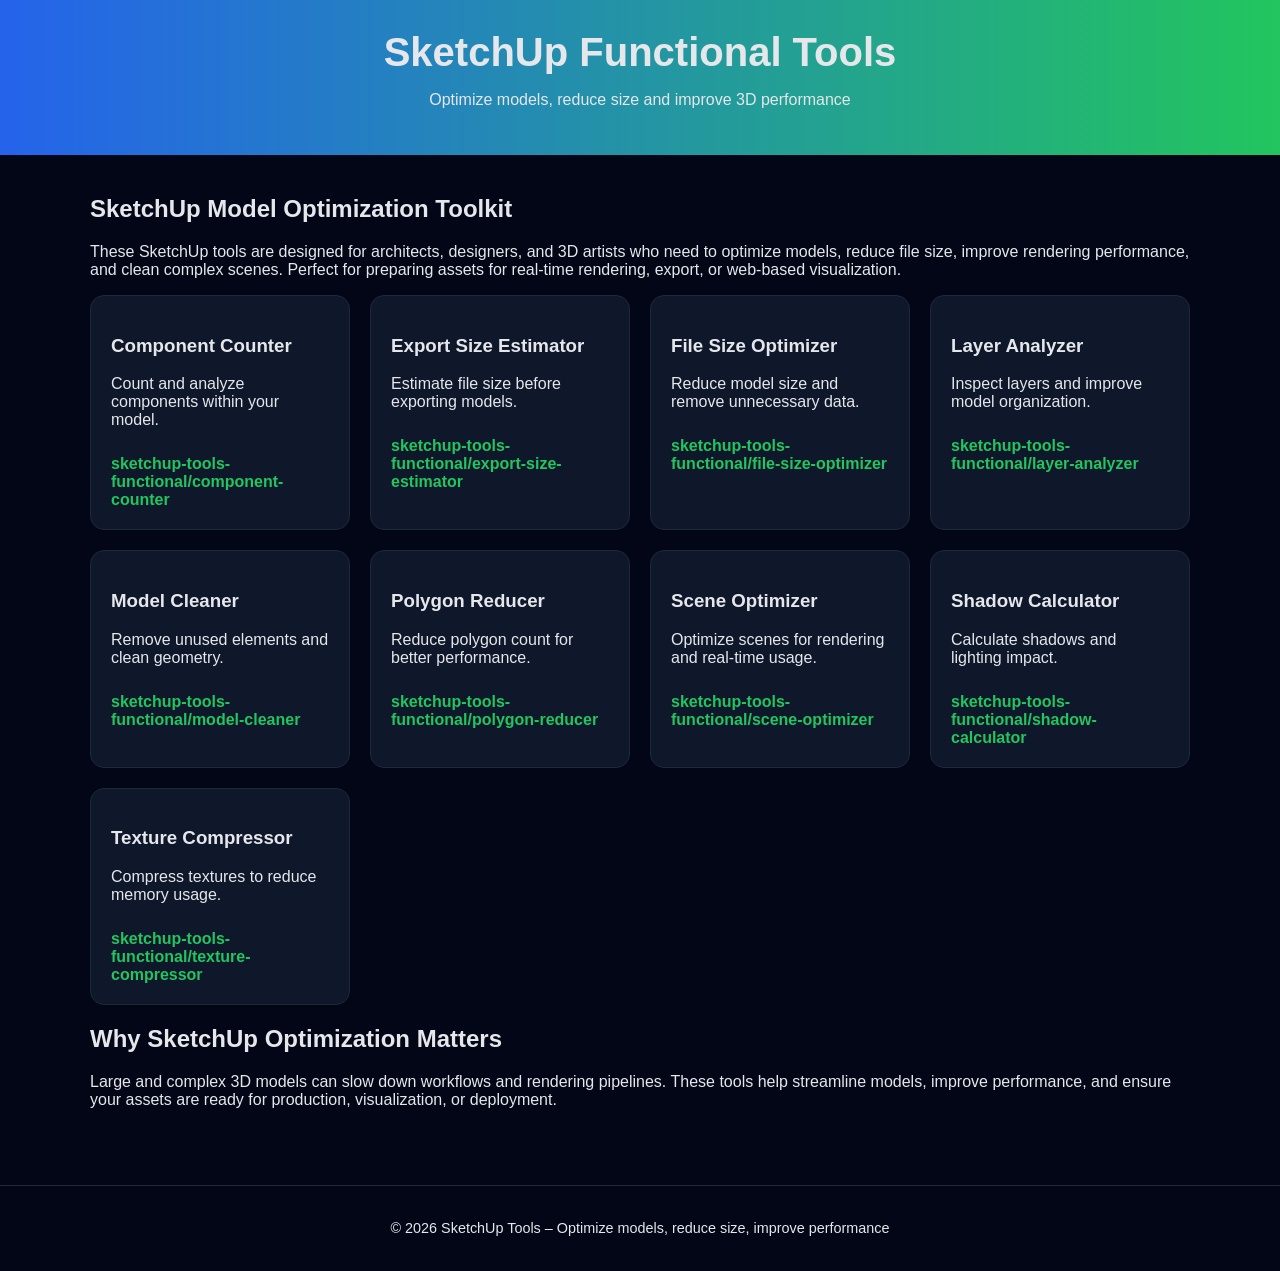
==== index.html @ f05e372c "Initial commit" ====
<!DOCTYPE html>
<html lang="en">
<head>
<meta charset="UTF-8">
<meta name="viewport" content="width=device-width, initial-scale=1.0">

<title>SketchUp Functional Tools – Model Optimization, Polygon Reduction & File Size Control</title>

<meta name="description" content="Advanced SketchUp tools to optimize models, reduce polygons, compress textures, analyze layers, and improve 3D scene performance.">

<meta name="keywords" content="sketchup polygon reducer tool, sketchup file size optimizer, sketchup texture compressor, sketchup model cleaner tool, sketchup export size estimator, sketchup scene optimizer">

<meta name="google-site-verification" content="QMAlZVgw_jsHfCVlnfvifbkMZy5CKnLXh7m65vo1kLM" />

<style>
body {
    font-family: Arial, sans-serif;
    background: #020617;
    color: #e5e7eb;
    margin: 0;
}

header {
    background: linear-gradient(90deg, #2563eb, #22c55e);
    padding: 30px;
    text-align: center;
}

h1 {
    margin: 0;
    font-size: 2.5rem;
}

.container {
    max-width: 1100px;
    margin: auto;
    padding: 20px;
}

.grid {
    display: grid;
    grid-template-columns: repeat(auto-fit, minmax(250px, 1fr));
    gap: 20px;
}

.card {
    background: #0f172a;
    padding: 20px;
    border-radius: 14px;
    border: 1px solid #1e293b;
    transition: 0.3s;
}

.card:hover {
    transform: translateY(-6px);
    border-color: #2563eb;
}

a {
    text-decoration: none;
    color: #22c55e;
    font-weight: bold;
    display: inline-block;
    margin-top: 10px;
}

a:hover {
    color: #4ade80;
}

footer {
    text-align: center;
    padding: 20px;
    border-top: 1px solid #1e293b;
    margin-top: 40px;
    font-size: 0.9rem;
}
</style>
</head>

<body>

<header>
    <h1>SketchUp Functional Tools</h1>
    <p>Optimize models, reduce size and improve 3D performance</p>
</header>

<div class="container">

<section>
<h2>SketchUp Model Optimization Toolkit</h2>
<p>
These SketchUp tools are designed for architects, designers, and 3D artists who need to optimize models,
reduce file size, improve rendering performance, and clean complex scenes. Perfect for preparing assets
for real-time rendering, export, or web-based visualization.
</p>
</section>

<section class="grid">

<div class="card">
<h3>Component Counter</h3>
<p>Count and analyze components within your model.</p>
<a href="sketchup-tools-functional/component-counter">sketchup-tools-functional/component-counter</a>
</div>

<div class="card">
<h3>Export Size Estimator</h3>
<p>Estimate file size before exporting models.</p>
<a href="sketchup-tools-functional/export-size-estimator">sketchup-tools-functional/export-size-estimator</a>
</div>

<div class="card">
<h3>File Size Optimizer</h3>
<p>Reduce model size and remove unnecessary data.</p>
<a href="sketchup-tools-functional/file-size-optimizer">sketchup-tools-functional/file-size-optimizer</a>
</div>

<div class="card">
<h3>Layer Analyzer</h3>
<p>Inspect layers and improve model organization.</p>
<a href="sketchup-tools-functional/layer-analyzer">sketchup-tools-functional/layer-analyzer</a>
</div>

<div class="card">
<h3>Model Cleaner</h3>
<p>Remove unused elements and clean geometry.</p>
<a href="sketchup-tools-functional/model-cleaner">sketchup-tools-functional/model-cleaner</a>
</div>

<div class="card">
<h3>Polygon Reducer</h3>
<p>Reduce polygon count for better performance.</p>
<a href="sketchup-tools-functional/polygon-reducer">sketchup-tools-functional/polygon-reducer</a>
</div>

<div class="card">
<h3>Scene Optimizer</h3>
<p>Optimize scenes for rendering and real-time usage.</p>
<a href="sketchup-tools-functional/scene-optimizer">sketchup-tools-functional/scene-optimizer</a>
</div>

<div class="card">
<h3>Shadow Calculator</h3>
<p>Calculate shadows and lighting impact.</p>
<a href="sketchup-tools-functional/shadow-calculator">sketchup-tools-functional/shadow-calculator</a>
</div>

<div class="card">
<h3>Texture Compressor</h3>
<p>Compress textures to reduce memory usage.</p>
<a href="sketchup-tools-functional/texture-compressor">sketchup-tools-functional/texture-compressor</a>
</div>

</section>

<section>
<h2>Why SketchUp Optimization Matters</h2>
<p>
Large and complex 3D models can slow down workflows and rendering pipelines.
These tools help streamline models, improve performance, and ensure your assets
are ready for production, visualization, or deployment.
</p>
</section>

</div>

<footer>
<p>© 2026 SketchUp Tools – Optimize models, reduce size, improve performance</p>
</footer>

</body>
</html>
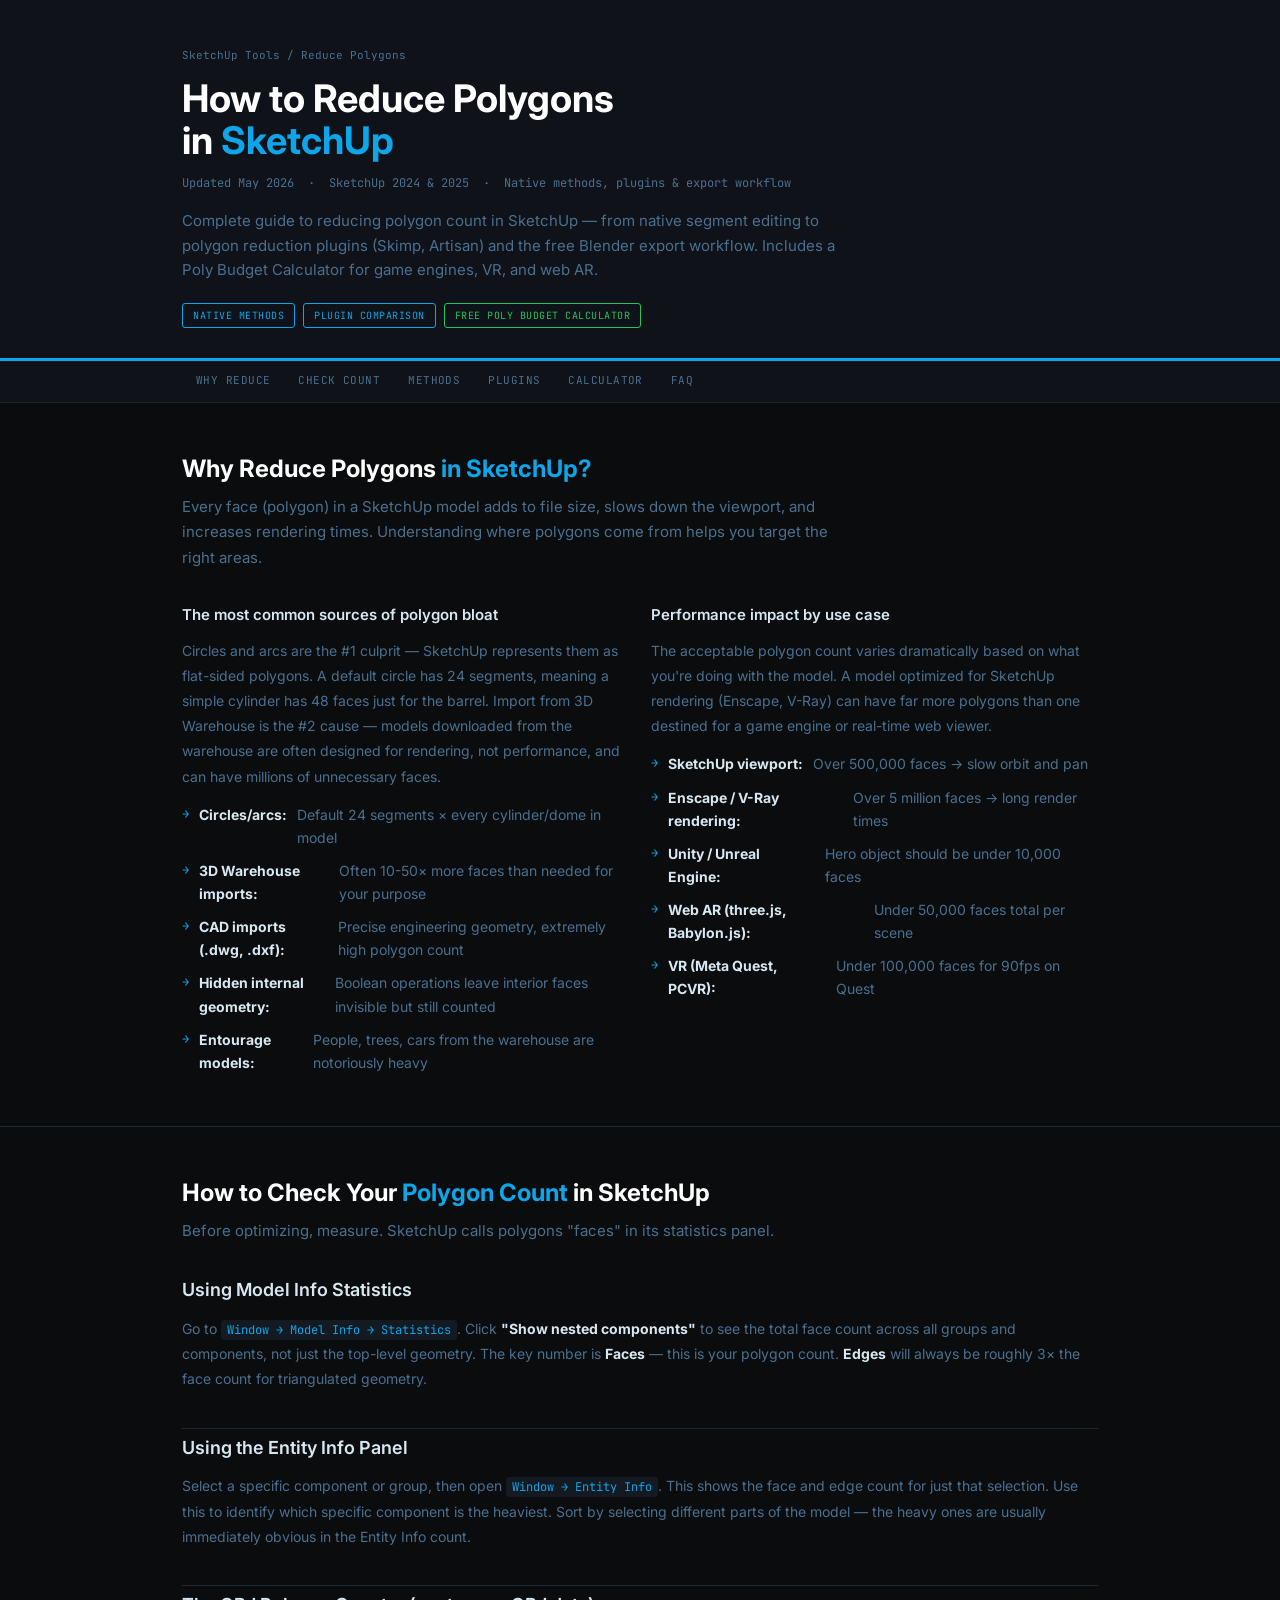
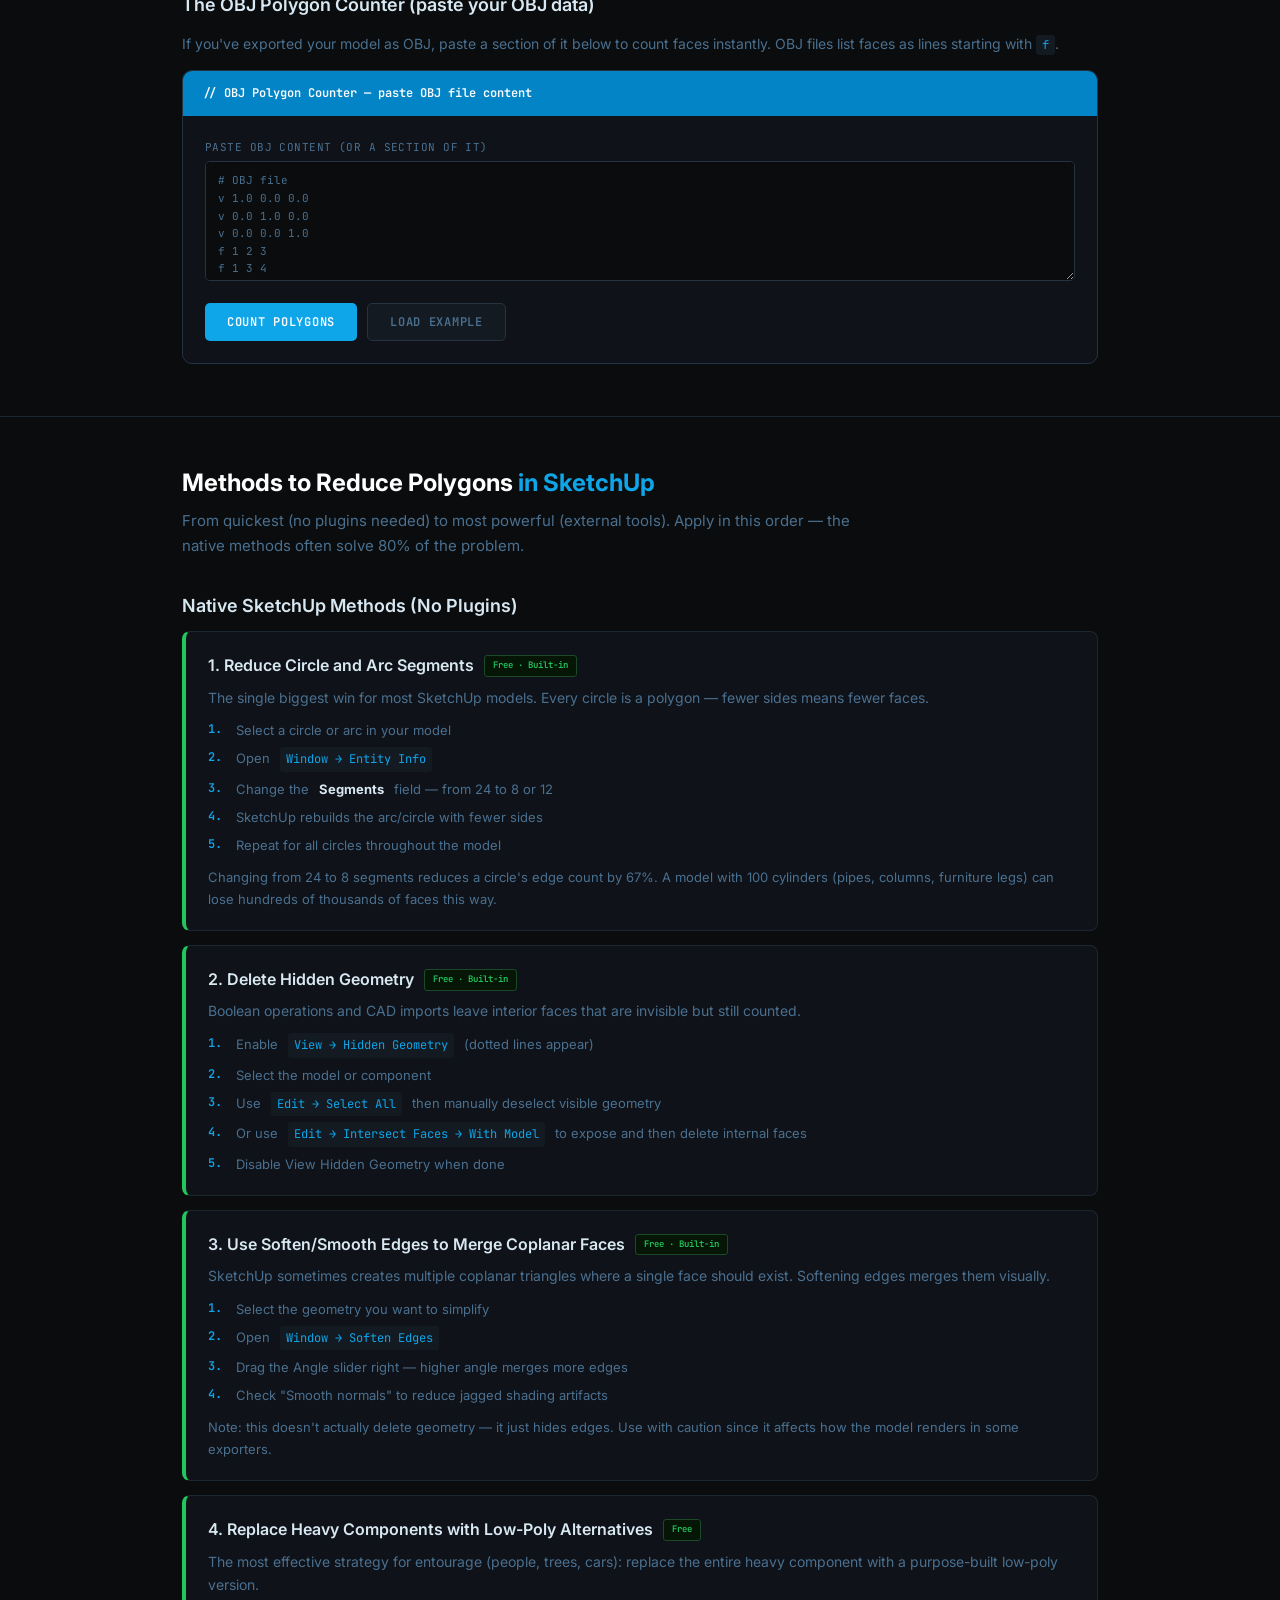
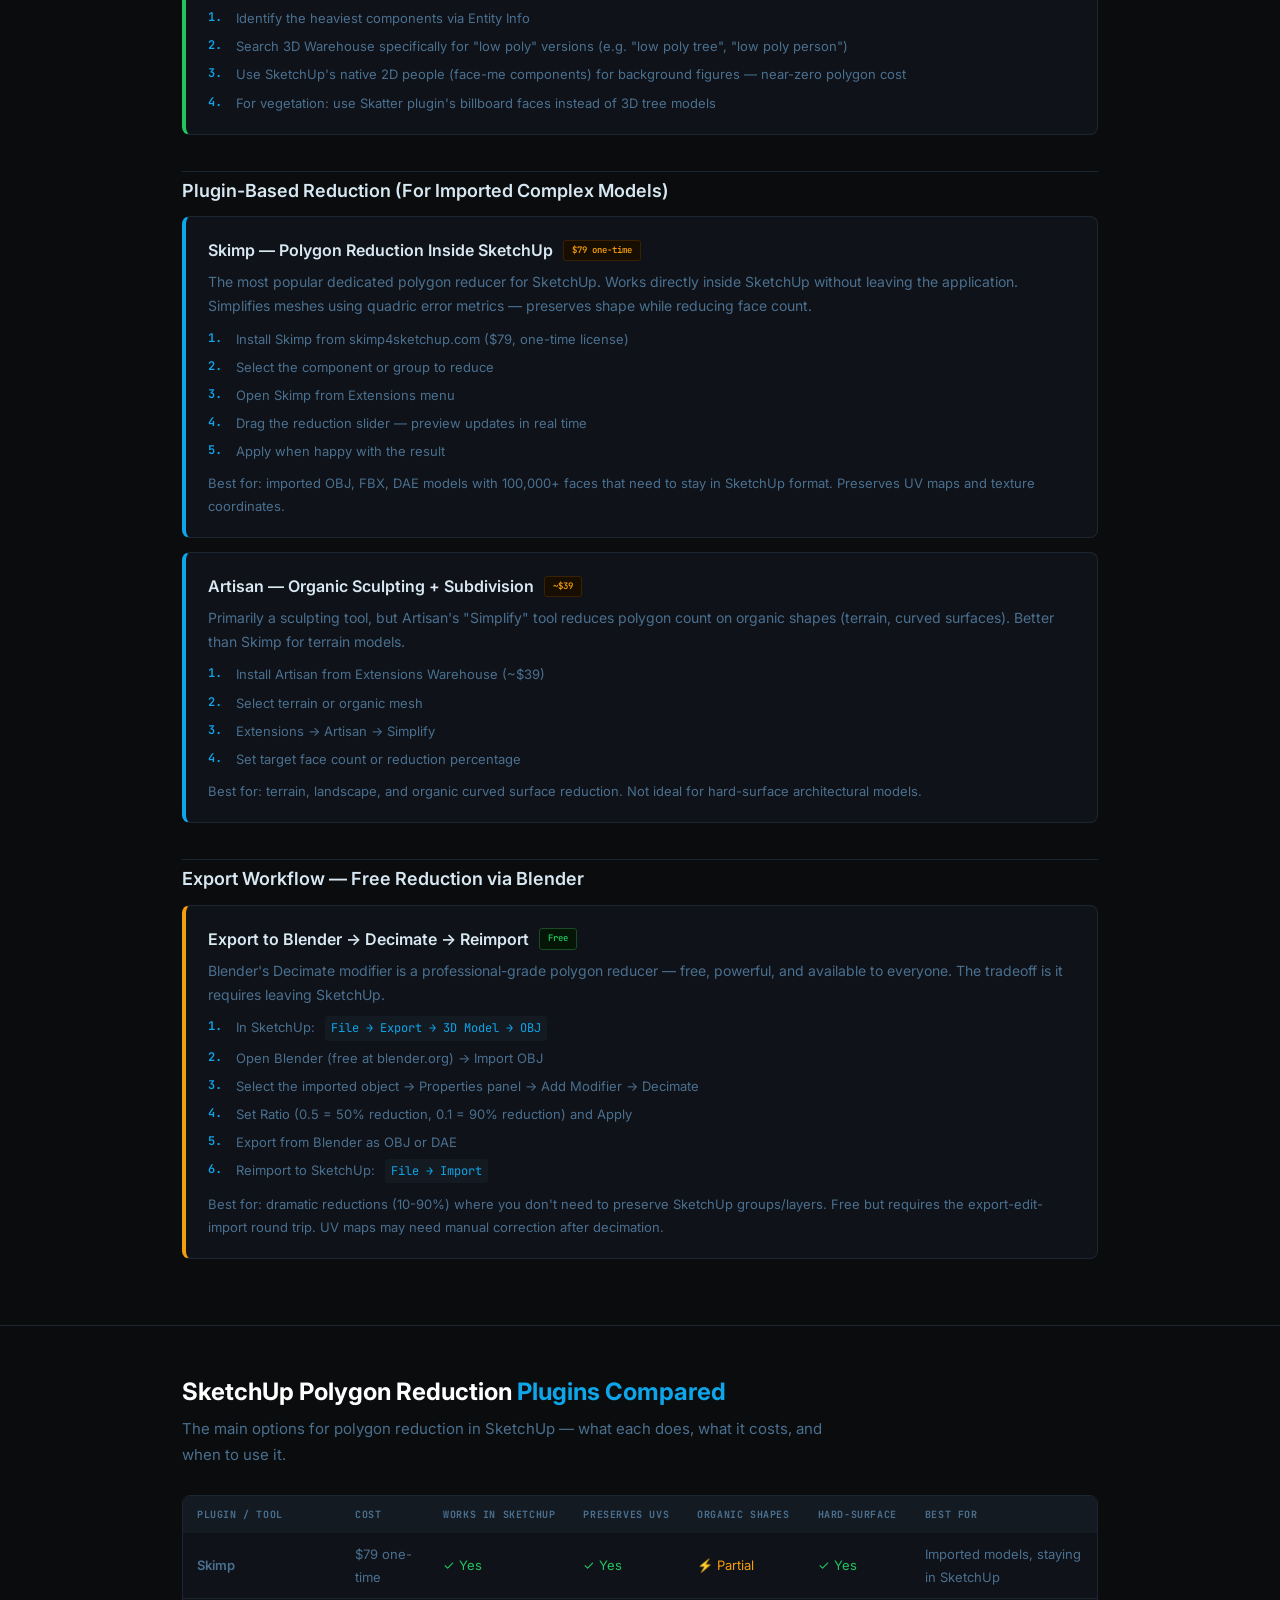
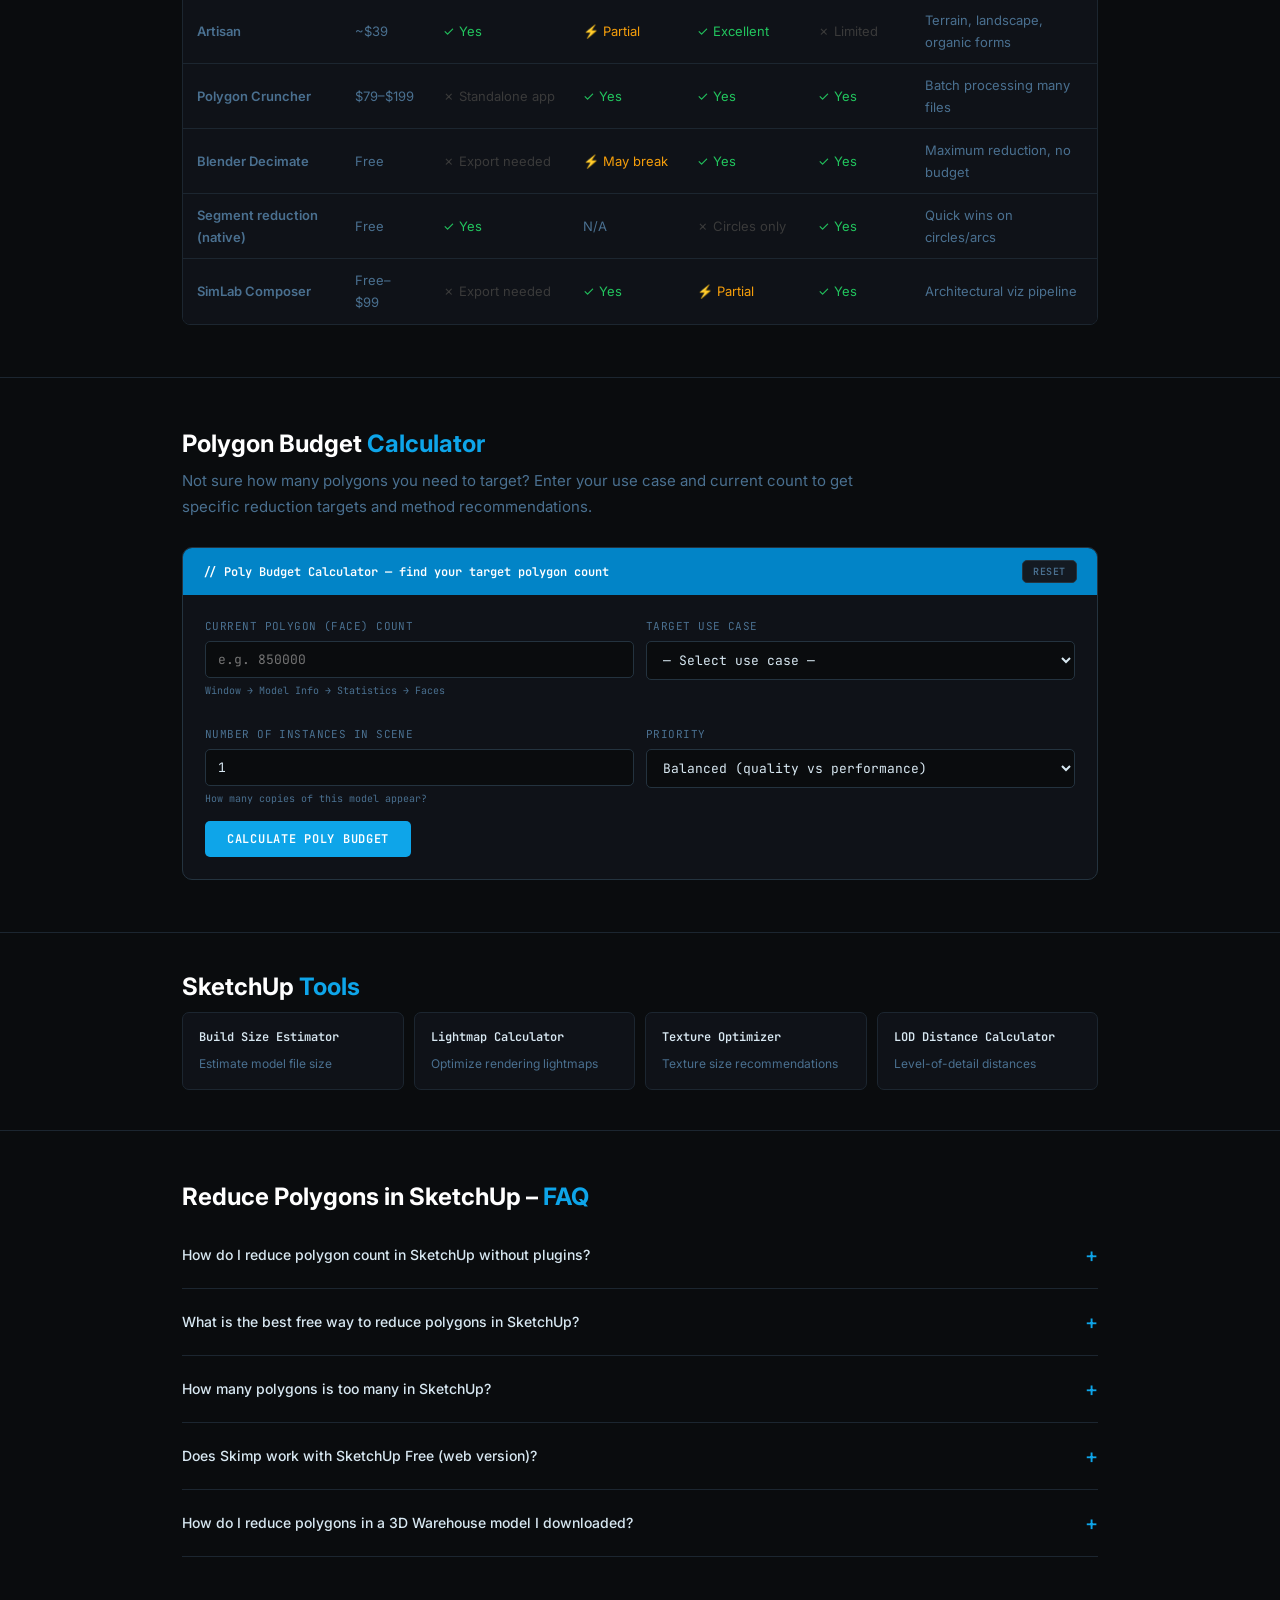
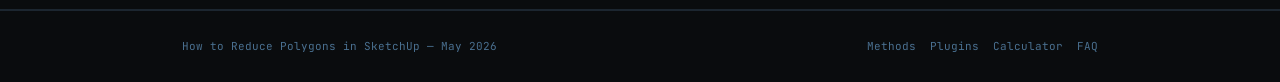
==== commit ab6bd848: "Actualizar index.html" ====
--- a/index.html
+++ b/index.html
@@ -3,77 +3,212 @@
 <head>
 <meta charset="UTF-8">
 <meta name="viewport" content="width=device-width, initial-scale=1.0">
-
-<title>SketchUp Functional Tools – Model Optimization, Polygon Reduction & File Size Control</title>
-
-<meta name="description" content="Advanced SketchUp tools to optimize models, reduce polygons, compress textures, analyze layers, and improve 3D scene performance.">
-
-<meta name="keywords" content="sketchup polygon reducer tool, sketchup file size optimizer, sketchup texture compressor, sketchup model cleaner tool, sketchup export size estimator, sketchup scene optimizer">
-
-<meta name="google-site-verification" content="QMAlZVgw_jsHfCVlnfvifbkMZy5CKnLXh7m65vo1kLM" />
+<meta name="google-site-verification" content="PkLa_ViOo6FAHpvh8SacceMb95o9tePRdrqLNBz9X1M" />
+
+<title>How to Reduce Polygons in SketchUp – Methods, Plugins & Poly Budget Calculator</title>
+<meta name="description" content="Complete guide to reducing polygons in SketchUp. Native methods (circle segments, geometry cleanup), best plugins (Skimp, Artisan, Polygon Cruncher), and a free Poly Budget Calculator for game engines, VR, and web use.">
+<link rel="canonical" href="https://franrivalbigprojects.github.io/sketchup-tools/reduce-polygons/">
+
+<script type="application/ld+json">
+{
+  "@context": "https://schema.org",
+  "@type": "HowTo",
+  "name": "How to Reduce Polygons in SketchUp",
+  "description": "Step-by-step guide to reducing polygon count in SketchUp using native tools and plugins.",
+  "step": [
+    { "@type": "HowToStep", "name": "Check your current polygon count", "text": "In SketchUp, go to Window > Model Info > Statistics and click 'Show nested components' to see total faces and edges." },
+    { "@type": "HowToStep", "name": "Reduce circle and arc segments", "text": "Select a circle or arc, right-click > Entity Info and reduce the number of segments. Default is 24; reducing to 8-12 saves 50-67% of edge geometry." },
+    { "@type": "HowToStep", "name": "Delete hidden geometry", "text": "Enable View > Hidden Geometry, select and delete unnecessary internal faces that accumulate from imports and boolean operations." },
+    { "@type": "HowToStep", "name": "Use a polygon reduction plugin", "text": "For complex imported models, use Skimp ($79), Artisan (free trial), or export to Blender and use its Decimate modifier for free polygon reduction." }
+  ]
+}
+</script>
+
+<script type="application/ld+json">
+{
+  "@context": "https://schema.org",
+  "@type": "FAQPage",
+  "mainEntity": [
+    {
+      "@type": "Question",
+      "name": "How do I reduce polygon count in SketchUp?",
+      "acceptedAnswer": { "@type": "Answer", "text": "The fastest native methods: (1) Reduce circle/arc segments — select a circle, open Entity Info, lower segment count from 24 to 8-12. (2) Delete hidden geometry via View > Hidden Geometry. (3) Use Soften/Smooth Edges to merge coplanar faces. (4) For imported models with thousands of faces, use the Skimp plugin ($79) or export as OBJ to Blender and use the free Decimate modifier, then reimport." }
+    },
+    {
+      "@type": "Question",
+      "name": "What is the best plugin to reduce polygons in SketchUp?",
+      "acceptedAnswer": { "@type": "Answer", "text": "Skimp is the most popular dedicated polygon reduction plugin for SketchUp ($79 one-time). It works inside SketchUp, handles complex imported models, and preserves UV maps. Artisan is better for organic sculpting. For free options: export to OBJ, use Blender's Decimate modifier, then reimport to SketchUp." }
+    },
+    {
+      "@type": "Question",
+      "name": "How many polygons should a SketchUp model have?",
+      "acceptedAnswer": { "@type": "Answer", "text": "Target polygon counts depend on the end use. For SketchUp rendering (V-Ray, Enscape): under 2 million faces per scene. For game engines (Unity/Unreal): hero props 1,000-10,000 faces, background props 100-500. For web/AR: under 50,000 faces per model. For VR: total scene under 100,000 faces for 90fps. Use the Poly Budget Calculator on this page to get specific targets for your use case." }
+    }
+  ]
+}
+</script>
+
+<link rel="preconnect" href="https://fonts.googleapis.com">
+<link rel="preconnect" href="https://fonts.gstatic.com" crossorigin>
+<link href="https://fonts.googleapis.com/css2?family=Inter:wght@300;400;500;600;700&family=JetBrains+Mono:wght@400;500;600&display=swap" rel="stylesheet">
 
 <style>
-body {
-    font-family: Arial, sans-serif;
-    background: #020617;
-    color: #e5e7eb;
-    margin: 0;
-}
-
-header {
-    background: linear-gradient(90deg, #2563eb, #22c55e);
-    padding: 30px;
-    text-align: center;
-}
-
-h1 {
-    margin: 0;
-    font-size: 2.5rem;
-}
-
-.container {
-    max-width: 1100px;
-    margin: auto;
-    padding: 20px;
-}
-
-.grid {
-    display: grid;
-    grid-template-columns: repeat(auto-fit, minmax(250px, 1fr));
-    gap: 20px;
-}
-
-.card {
-    background: #0f172a;
-    padding: 20px;
-    border-radius: 14px;
-    border: 1px solid #1e293b;
-    transition: 0.3s;
-}
-
-.card:hover {
-    transform: translateY(-6px);
-    border-color: #2563eb;
-}
-
-a {
-    text-decoration: none;
-    color: #22c55e;
-    font-weight: bold;
-    display: inline-block;
-    margin-top: 10px;
-}
-
-a:hover {
-    color: #4ade80;
-}
-
-footer {
-    text-align: center;
-    padding: 20px;
-    border-top: 1px solid #1e293b;
-    margin-top: 40px;
-    font-size: 0.9rem;
+*, *::before, *::after { box-sizing: border-box; margin: 0; padding: 0; }
+
+:root {
+  --bg:     #0a0c0e;
+  --bg2:    #0f1218;
+  --bg3:    #141a22;
+  --border: #1c2630;
+  --border2:#24333f;
+  --text:   #d8e8f2;
+  --muted:  #4a7090;
+  --accent: #0ea5e9;
+  --accent2:#0284c7;
+  --green:  #22c55e;
+  --green-dim:#061606;
+  --orange: #f59e0b;
+  --orange-dim:#180e00;
+  --red:    #f87171;
+  --mono:   'JetBrains Mono', monospace;
+  --sans:   'Inter', sans-serif;
+}
+
+html { scroll-behavior: smooth; }
+body { background: var(--bg); color: var(--text); font-family: var(--sans); font-size: 15px; line-height: 1.7; }
+.container { max-width: 960px; margin: 0 auto; padding: 0 22px; }
+
+/* HEADER */
+header { background: var(--bg2); border-bottom: 3px solid var(--accent); padding: 46px 0 30px; }
+.breadcrumb { font-family: var(--mono); font-size: 11px; color: var(--muted); margin-bottom: 12px; }
+.breadcrumb a { color: var(--muted); text-decoration: none; }
+h1 { font-size: clamp(22px, 4vw, 38px); font-weight: 700; line-height: 1.1; color: #fff; margin-bottom: 12px; }
+h1 em { color: var(--accent); font-style: normal; }
+.byline { font-family: var(--mono); font-size: 12px; color: var(--muted); margin-bottom: 14px; }
+.lead { font-size: 15px; color: var(--muted); max-width: 660px; line-height: 1.65; margin-bottom: 20px; }
+.header-pills { display: flex; gap: 8px; flex-wrap: wrap; }
+.pill { font-family: var(--mono); font-size: 10px; padding: 3px 10px; border: 1px solid var(--border2); border-radius: 3px; color: var(--muted); text-transform: uppercase; letter-spacing: 0.05em; }
+.pill.hi { border-color: var(--accent); color: var(--accent); }
+.pill.green { border-color: var(--green); color: var(--green); }
+
+/* NAV */
+.nav-bar { background: var(--bg2); border-bottom: 1px solid var(--border); position: sticky; top: 0; z-index: 100; }
+.nav-bar .container { display: flex; overflow-x: auto; }
+.nav-bar a { font-family: var(--mono); font-size: 11px; color: var(--muted); text-decoration: none; padding: 10px 14px; white-space: nowrap; border-bottom: 2px solid transparent; text-transform: uppercase; letter-spacing: 0.04em; transition: color 0.15s, border-color 0.15s; }
+.nav-bar a:hover { color: var(--accent); border-bottom-color: var(--accent); }
+
+/* SECTIONS */
+section { padding: 52px 0; border-bottom: 1px solid var(--border); }
+h2 { font-size: 24px; font-weight: 700; margin-bottom: 10px; color: #fff; line-height: 1.2; }
+h2 em { color: var(--accent); font-style: normal; }
+.section-lead { color: var(--muted); font-size: 15px; margin-bottom: 28px; max-width: 680px; line-height: 1.7; }
+h3 { font-size: 18px; font-weight: 600; color: var(--text); margin: 36px 0 10px; padding-top: 4px; border-top: 1px solid var(--border); }
+h3:first-of-type { border-top: none; margin-top: 0; }
+h4 { font-family: var(--mono); font-size: 12px; color: var(--muted); margin: 18px 0 8px; text-transform: uppercase; letter-spacing: 0.06em; }
+p { margin-bottom: 14px; color: var(--muted); font-size: 14px; line-height: 1.8; }
+p:last-child { margin-bottom: 0; }
+code { font-family: var(--mono); font-size: 12px; background: var(--bg3); padding: 2px 6px; border-radius: 3px; color: var(--accent); }
+strong { color: var(--text); }
+
+/* TIP BLOCKS */
+.tip-list { list-style: none; display: flex; flex-direction: column; gap: 10px; margin-top: 10px; }
+.tip-list li { font-size: 14px; color: var(--muted); display: flex; gap: 10px; line-height: 1.65; }
+.tip-list li::before { content: '→'; color: var(--accent); font-family: var(--mono); font-size: 12px; flex-shrink: 0; margin-top: 2px; }
+.tip-list li strong { color: var(--text); }
+
+/* METHOD BLOCKS */
+.method-block { background: var(--bg2); border: 1px solid var(--border); border-radius: 8px; padding: 20px 22px; margin-bottom: 14px; border-left: 4px solid; }
+.method-block.native  { border-left-color: var(--green); }
+.method-block.plugin  { border-left-color: var(--accent); }
+.method-block.export  { border-left-color: var(--orange); }
+.method-title { font-size: 16px; font-weight: 600; color: var(--text); margin-bottom: 6px; display: flex; align-items: center; gap: 10px; }
+.method-badge { font-family: var(--mono); font-size: 9px; padding: 2px 8px; border-radius: 3px; }
+.badge-free { background: var(--green-dim); color: var(--green); border: 1px solid #1a4a28; }
+.badge-paid { background: var(--orange-dim); color: var(--orange); border: 1px solid #3a2200; }
+.method-desc { font-size: 14px; color: var(--muted); line-height: 1.7; }
+.method-steps { list-style: none; margin-top: 10px; display: flex; flex-direction: column; gap: 6px; counter-reset: step-counter; }
+.method-steps li { font-size: 13px; color: var(--muted); display: flex; gap: 10px; }
+.method-steps li::before { counter-increment: step-counter; content: counter(step-counter)'.'; color: var(--accent); font-family: var(--mono); font-size: 12px; font-weight: 600; flex-shrink: 0; min-width: 18px; }
+
+/* PLUGIN TABLE */
+.plugin-table-wrap { overflow-x: auto; border: 1px solid var(--border); border-radius: 8px; }
+.plugin-table { width: 100%; border-collapse: collapse; background: var(--bg2); font-size: 13px; }
+.plugin-table thead { background: var(--bg3); }
+.plugin-table thead th { font-family: var(--mono); font-size: 10px; text-transform: uppercase; letter-spacing: 0.06em; padding: 10px 14px; text-align: left; color: var(--muted); white-space: nowrap; }
+.plugin-table tbody tr { border-bottom: 1px solid var(--border); transition: background 0.1s; }
+.plugin-table tbody tr:last-child { border-bottom: none; }
+.plugin-table tbody tr:hover { background: var(--bg3); }
+.plugin-table td { padding: 10px 14px; color: var(--muted); }
+.td-plugin { font-weight: 600; color: var(--text); }
+.c-y { color: var(--green); } .c-n { color: #3a3a3a; } .c-p { color: var(--orange); }
+
+/* TOOLS */
+.tool-wrap { background: var(--bg2); border: 1.5px solid var(--border2); border-radius: 10px; overflow: hidden; }
+.tool-head { background: var(--accent2); padding: 12px 20px; font-family: var(--mono); font-size: 12px; font-weight: 600; color: #fff; display: flex; justify-content: space-between; align-items: center; }
+.tool-body { padding: 22px; }
+.field { margin-bottom: 14px; }
+.field label { display: block; font-family: var(--mono); font-size: 11px; color: var(--muted); text-transform: uppercase; letter-spacing: 0.04em; margin-bottom: 5px; }
+.field select, .field input { width: 100%; background: var(--bg); border: 1px solid var(--border2); color: var(--text); font-family: var(--mono); font-size: 13px; padding: 9px 12px; border-radius: 5px; outline: none; transition: border-color 0.2s; }
+.field select:focus, .field input:focus { border-color: var(--accent); }
+.field-hint { font-family: var(--mono); font-size: 10px; color: var(--muted); margin-top: 4px; }
+.inp-grid { display: grid; grid-template-columns: 1fr 1fr; gap: 12px; }
+.btn { font-family: var(--mono); font-size: 12px; font-weight: 600; padding: 10px 22px; border-radius: 5px; cursor: pointer; text-transform: uppercase; letter-spacing: 0.06em; transition: all 0.15s; border: none; }
+.btn-primary { background: var(--accent); color: #fff; }
+.btn-primary:hover { background: var(--accent2); }
+.btn-sec { background: var(--bg3); border: 1px solid var(--border2); color: var(--muted); }
+.btn-sec:hover { border-color: var(--accent); color: var(--accent); }
+
+/* RESULT CARDS */
+.result-row { display: grid; grid-template-columns: repeat(auto-fill, minmax(180px, 1fr)); gap: 10px; margin-top: 18px; }
+.result-card { background: var(--bg3); border: 1px solid var(--border); border-radius: 6px; padding: 14px; }
+.result-val { font-family: var(--mono); font-size: 22px; font-weight: 600; display: block; color: var(--accent); }
+.result-label { font-family: var(--mono); font-size: 10px; color: var(--muted); text-transform: uppercase; letter-spacing: 0.04em; margin-top: 3px; }
+.result-note { font-size: 12px; color: var(--muted); margin-top: 4px; }
+.reduction-bar-wrap { margin-top: 16px; }
+.rb-label { font-family: var(--mono); font-size: 11px; color: var(--muted); margin-bottom: 6px; }
+.rb-row { display: flex; align-items: center; gap: 10px; margin-bottom: 6px; }
+.rb-pct { font-family: var(--mono); font-size: 11px; color: var(--muted); min-width: 40px; }
+.rb-track { flex: 1; height: 6px; background: var(--border); border-radius: 3px; overflow: hidden; }
+.rb-fill { height: 100%; border-radius: 3px; background: var(--accent); }
+.rb-val { font-family: var(--mono); font-size: 12px; color: var(--text); min-width: 80px; text-align: right; }
+.verdict-box { background: var(--bg3); border: 1px solid var(--border); border-radius: 6px; padding: 14px; margin-top: 14px; }
+.verdict-title { font-family: var(--mono); font-size: 11px; color: var(--muted); text-transform: uppercase; letter-spacing: 0.04em; margin-bottom: 6px; }
+.verdict-text { font-size: 13px; color: var(--text); line-height: 1.65; }
+
+/* OBJ COUNTER */
+.obj-textarea { width: 100%; height: 120px; background: var(--bg); border: 1px solid var(--border2); color: var(--text); font-family: var(--mono); font-size: 12px; padding: 10px 12px; border-radius: 5px; outline: none; resize: vertical; line-height: 1.6; }
+.obj-textarea:focus { border-color: var(--accent); }
+.obj-textarea::placeholder { color: var(--muted); font-size: 11px; }
+
+/* INFO GRID */
+.info-grid { display: grid; grid-template-columns: 1fr 1fr; gap: 22px; margin-top: 8px; }
+.info-block h3 { margin-top: 0; border-top: none; font-size: 15px; }
+
+/* TOOLS NAV */
+.tools-grid { display: grid; grid-template-columns: repeat(auto-fill, minmax(185px, 1fr)); gap: 10px; margin-top: 8px; }
+.tool-nav-card { background: var(--bg2); border: 1px solid var(--border); border-radius: 7px; padding: 14px 16px; text-decoration: none; display: block; transition: border-color 0.15s; }
+.tool-nav-card:hover { border-color: var(--accent); }
+.tnc-name { font-family: var(--mono); font-size: 12px; font-weight: 600; color: var(--text); display: block; margin-bottom: 3px; }
+.tnc-desc { font-size: 12px; color: var(--muted); }
+
+/* FAQ */
+.faq-item { border-bottom: 1px solid var(--border); }
+.faq-q { display: flex; justify-content: space-between; align-items: center; gap: 12px; padding: 16px 0; cursor: pointer; font-size: 14px; font-weight: 500; user-select: none; color: var(--text); }
+.faq-toggle { font-size: 20px; color: var(--accent); flex-shrink: 0; transition: transform 0.2s; }
+.faq-item.open .faq-toggle { transform: rotate(45deg); }
+.faq-a { max-height: 0; overflow: hidden; transition: max-height 0.35s ease, padding 0.3s; font-size: 14px; color: var(--muted); line-height: 1.75; }
+.faq-item.open .faq-a { max-height: 500px; padding-bottom: 16px; }
+
+footer { border-top: 1px solid var(--border); padding: 26px 0; font-family: var(--mono); font-size: 11px; color: var(--muted); }
+footer .container { display: flex; justify-content: space-between; align-items: center; flex-wrap: wrap; gap: 12px; }
+footer nav { display: flex; gap: 14px; flex-wrap: wrap; }
+footer nav a { color: var(--muted); text-decoration: none; }
+footer nav a:hover { color: var(--accent); }
+
+@media (max-width: 640px) {
+  .inp-grid { grid-template-columns: 1fr; }
+  .info-grid { grid-template-columns: 1fr; }
+  footer .container { flex-direction: column; }
 }
 </style>
 </head>
@@ -81,93 +216,488 @@
 <body>
 
 <header>
-    <h1>SketchUp Functional Tools</h1>
-    <p>Optimize models, reduce size and improve 3D performance</p>
+  <div class="container">
+    <p class="breadcrumb"><a href="../">SketchUp Tools</a> / Reduce Polygons</p>
+    <h1>How to Reduce Polygons<br>in <em>SketchUp</em></h1>
+    <p class="byline">Updated May 2026 &nbsp;·&nbsp; SketchUp 2024 & 2025 &nbsp;·&nbsp; Native methods, plugins & export workflow</p>
+    <p class="lead">Complete guide to reducing polygon count in SketchUp — from native segment editing to polygon reduction plugins (Skimp, Artisan) and the free Blender export workflow. Includes a Poly Budget Calculator for game engines, VR, and web AR.</p>
+    <div class="header-pills">
+      <span class="pill hi">Native methods</span>
+      <span class="pill hi">Plugin comparison</span>
+      <span class="pill green">Free Poly Budget Calculator</span>
+    </div>
+  </div>
 </header>
 
-<div class="container">
-
-<section>
-<h2>SketchUp Model Optimization Toolkit</h2>
-<p>
-These SketchUp tools are designed for architects, designers, and 3D artists who need to optimize models,
-reduce file size, improve rendering performance, and clean complex scenes. Perfect for preparing assets
-for real-time rendering, export, or web-based visualization.
-</p>
+<nav class="nav-bar">
+  <div class="container">
+    <a href="#why">Why Reduce</a>
+    <a href="#check">Check Count</a>
+    <a href="#methods">Methods</a>
+    <a href="#plugins">Plugins</a>
+    <a href="#calculator">Calculator</a>
+    <a href="#faq">FAQ</a>
+  </div>
+</nav>
+
+<!-- WHY REDUCE -->
+<section id="why">
+  <div class="container">
+    <h2>Why Reduce Polygons <em>in SketchUp?</em></h2>
+    <p class="section-lead">Every face (polygon) in a SketchUp model adds to file size, slows down the viewport, and increases rendering times. Understanding where polygons come from helps you target the right areas.</p>
+
+    <div class="info-grid">
+      <div class="info-block">
+        <h3>The most common sources of polygon bloat</h3>
+        <p>Circles and arcs are the #1 culprit — SketchUp represents them as flat-sided polygons. A default circle has 24 segments, meaning a simple cylinder has 48 faces just for the barrel. Import from 3D Warehouse is the #2 cause — models downloaded from the warehouse are often designed for rendering, not performance, and can have millions of unnecessary faces.</p>
+        <ul class="tip-list">
+          <li><strong>Circles/arcs:</strong> Default 24 segments × every cylinder/dome in model</li>
+          <li><strong>3D Warehouse imports:</strong> Often 10-50× more faces than needed for your purpose</li>
+          <li><strong>CAD imports (.dwg, .dxf):</strong> Precise engineering geometry, extremely high polygon count</li>
+          <li><strong>Hidden internal geometry:</strong> Boolean operations leave interior faces invisible but still counted</li>
+          <li><strong>Entourage models:</strong> People, trees, cars from the warehouse are notoriously heavy</li>
+        </ul>
+      </div>
+      <div class="info-block">
+        <h3>Performance impact by use case</h3>
+        <p>The acceptable polygon count varies dramatically based on what you're doing with the model. A model optimized for SketchUp rendering (Enscape, V-Ray) can have far more polygons than one destined for a game engine or real-time web viewer.</p>
+        <ul class="tip-list">
+          <li><strong>SketchUp viewport:</strong> Over 500,000 faces → slow orbit and pan</li>
+          <li><strong>Enscape / V-Ray rendering:</strong> Over 5 million faces → long render times</li>
+          <li><strong>Unity / Unreal Engine:</strong> Hero object should be under 10,000 faces</li>
+          <li><strong>Web AR (three.js, Babylon.js):</strong> Under 50,000 faces total per scene</li>
+          <li><strong>VR (Meta Quest, PCVR):</strong> Under 100,000 faces for 90fps on Quest</li>
+        </ul>
+      </div>
+    </div>
+  </div>
 </section>
 
-<section class="grid">
-
-<div class="card">
-<h3>Component Counter</h3>
-<p>Count and analyze components within your model.</p>
-<a href="sketchup-tools-functional/component-counter">sketchup-tools-functional/component-counter</a>
-</div>
-
-<div class="card">
-<h3>Export Size Estimator</h3>
-<p>Estimate file size before exporting models.</p>
-<a href="sketchup-tools-functional/export-size-estimator">sketchup-tools-functional/export-size-estimator</a>
-</div>
-
-<div class="card">
-<h3>File Size Optimizer</h3>
-<p>Reduce model size and remove unnecessary data.</p>
-<a href="sketchup-tools-functional/file-size-optimizer">sketchup-tools-functional/file-size-optimizer</a>
-</div>
-
-<div class="card">
-<h3>Layer Analyzer</h3>
-<p>Inspect layers and improve model organization.</p>
-<a href="sketchup-tools-functional/layer-analyzer">sketchup-tools-functional/layer-analyzer</a>
-</div>
-
-<div class="card">
-<h3>Model Cleaner</h3>
-<p>Remove unused elements and clean geometry.</p>
-<a href="sketchup-tools-functional/model-cleaner">sketchup-tools-functional/model-cleaner</a>
-</div>
-
-<div class="card">
-<h3>Polygon Reducer</h3>
-<p>Reduce polygon count for better performance.</p>
-<a href="sketchup-tools-functional/polygon-reducer">sketchup-tools-functional/polygon-reducer</a>
-</div>
-
-<div class="card">
-<h3>Scene Optimizer</h3>
-<p>Optimize scenes for rendering and real-time usage.</p>
-<a href="sketchup-tools-functional/scene-optimizer">sketchup-tools-functional/scene-optimizer</a>
-</div>
-
-<div class="card">
-<h3>Shadow Calculator</h3>
-<p>Calculate shadows and lighting impact.</p>
-<a href="sketchup-tools-functional/shadow-calculator">sketchup-tools-functional/shadow-calculator</a>
-</div>
-
-<div class="card">
-<h3>Texture Compressor</h3>
-<p>Compress textures to reduce memory usage.</p>
-<a href="sketchup-tools-functional/texture-compressor">sketchup-tools-functional/texture-compressor</a>
-</div>
-
+<!-- CHECK COUNT -->
+<section id="check">
+  <div class="container">
+    <h2>How to Check Your <em>Polygon Count</em> in SketchUp</h2>
+    <p class="section-lead">Before optimizing, measure. SketchUp calls polygons "faces" in its statistics panel.</p>
+
+    <h3>Using Model Info Statistics</h3>
+    <p>Go to <code>Window → Model Info → Statistics</code>. Click <strong>"Show nested components"</strong> to see the total face count across all groups and components, not just the top-level geometry. The key number is <strong>Faces</strong> — this is your polygon count. <strong>Edges</strong> will always be roughly 3× the face count for triangulated geometry.</p>
+
+    <h3>Using the Entity Info Panel</h3>
+    <p>Select a specific component or group, then open <code>Window → Entity Info</code>. This shows the face and edge count for just that selection. Use this to identify which specific component is the heaviest. Sort by selecting different parts of the model — the heavy ones are usually immediately obvious in the Entity Info count.</p>
+
+    <h3>The OBJ Polygon Counter (paste your OBJ data)</h3>
+    <p>If you've exported your model as OBJ, paste a section of it below to count faces instantly. OBJ files list faces as lines starting with <code>f</code>.</p>
+
+    <div class="tool-wrap" style="margin-top:14px;">
+      <div class="tool-head">
+        <span>// OBJ Polygon Counter — paste OBJ file content</span>
+      </div>
+      <div class="tool-body">
+        <div class="field">
+          <label>Paste OBJ content (or a section of it)</label>
+          <textarea class="obj-textarea" id="obj-input"
+            placeholder="# OBJ file&#10;v 1.0 0.0 0.0&#10;v 0.0 1.0 0.0&#10;v 0.0 0.0 1.0&#10;f 1 2 3&#10;f 1 3 4&#10;f 2 3 4&#10;..."></textarea>
+        </div>
+        <div style="display:flex;gap:10px;flex-wrap:wrap;">
+          <button class="btn btn-primary" onclick="countOBJ()">Count Polygons</button>
+          <button class="btn btn-sec" onclick="loadOBJExample()">Load Example</button>
+        </div>
+        <div id="obj-result" style="display:none;margin-top:16px;">
+          <div class="result-row" id="obj-stats"></div>
+          <div class="verdict-box" id="obj-verdict"></div>
+        </div>
+      </div>
+    </div>
+  </div>
 </section>
 
-<section>
-<h2>Why SketchUp Optimization Matters</h2>
-<p>
-Large and complex 3D models can slow down workflows and rendering pipelines.
-These tools help streamline models, improve performance, and ensure your assets
-are ready for production, visualization, or deployment.
-</p>
+<!-- METHODS -->
+<section id="methods">
+  <div class="container">
+    <h2>Methods to Reduce Polygons <em>in SketchUp</em></h2>
+    <p class="section-lead">From quickest (no plugins needed) to most powerful (external tools). Apply in this order — the native methods often solve 80% of the problem.</p>
+
+    <h3>Native SketchUp Methods (No Plugins)</h3>
+
+    <div class="method-block native">
+      <div class="method-title">1. Reduce Circle and Arc Segments <span class="method-badge badge-free">Free · Built-in</span></div>
+      <div class="method-desc">The single biggest win for most SketchUp models. Every circle is a polygon — fewer sides means fewer faces.
+        <ol class="method-steps">
+          <li>Select a circle or arc in your model</li>
+          <li>Open <code>Window → Entity Info</code></li>
+          <li>Change the <strong>Segments</strong> field — from 24 to 8 or 12</li>
+          <li>SketchUp rebuilds the arc/circle with fewer sides</li>
+          <li>Repeat for all circles throughout the model</li>
+        </ol>
+        <div style="margin-top:10px;font-size:13px;color:var(--muted);">Changing from 24 to 8 segments reduces a circle's edge count by 67%. A model with 100 cylinders (pipes, columns, furniture legs) can lose hundreds of thousands of faces this way.</div>
+      </div>
+    </div>
+
+    <div class="method-block native">
+      <div class="method-title">2. Delete Hidden Geometry <span class="method-badge badge-free">Free · Built-in</span></div>
+      <div class="method-desc">Boolean operations and CAD imports leave interior faces that are invisible but still counted.
+        <ol class="method-steps">
+          <li>Enable <code>View → Hidden Geometry</code> (dotted lines appear)</li>
+          <li>Select the model or component</li>
+          <li>Use <code>Edit → Select All</code> then manually deselect visible geometry</li>
+          <li>Or use <code>Edit → Intersect Faces → With Model</code> to expose and then delete internal faces</li>
+          <li>Disable View Hidden Geometry when done</li>
+        </ol>
+      </div>
+    </div>
+
+    <div class="method-block native">
+      <div class="method-title">3. Use Soften/Smooth Edges to Merge Coplanar Faces <span class="method-badge badge-free">Free · Built-in</span></div>
+      <div class="method-desc">SketchUp sometimes creates multiple coplanar triangles where a single face should exist. Softening edges merges them visually.
+        <ol class="method-steps">
+          <li>Select the geometry you want to simplify</li>
+          <li>Open <code>Window → Soften Edges</code></li>
+          <li>Drag the Angle slider right — higher angle merges more edges</li>
+          <li>Check "Smooth normals" to reduce jagged shading artifacts</li>
+        </ol>
+        <div style="margin-top:10px;font-size:13px;color:var(--muted);">Note: this doesn't actually delete geometry — it just hides edges. Use with caution since it affects how the model renders in some exporters.</div>
+      </div>
+    </div>
+
+    <div class="method-block native">
+      <div class="method-title">4. Replace Heavy Components with Low-Poly Alternatives <span class="method-badge badge-free">Free</span></div>
+      <div class="method-desc">The most effective strategy for entourage (people, trees, cars): replace the entire heavy component with a purpose-built low-poly version.
+        <ol class="method-steps">
+          <li>Identify the heaviest components via Entity Info</li>
+          <li>Search 3D Warehouse specifically for "low poly" versions (e.g. "low poly tree", "low poly person")</li>
+          <li>Use SketchUp's native 2D people (face-me components) for background figures — near-zero polygon cost</li>
+          <li>For vegetation: use Skatter plugin's billboard faces instead of 3D tree models</li>
+        </ol>
+      </div>
+    </div>
+
+    <h3>Plugin-Based Reduction (For Imported Complex Models)</h3>
+
+    <div class="method-block plugin">
+      <div class="method-title">Skimp — Polygon Reduction Inside SketchUp <span class="method-badge badge-paid">$79 one-time</span></div>
+      <div class="method-desc">The most popular dedicated polygon reducer for SketchUp. Works directly inside SketchUp without leaving the application. Simplifies meshes using quadric error metrics — preserves shape while reducing face count.
+        <ol class="method-steps">
+          <li>Install Skimp from skimp4sketchup.com ($79, one-time license)</li>
+          <li>Select the component or group to reduce</li>
+          <li>Open Skimp from Extensions menu</li>
+          <li>Drag the reduction slider — preview updates in real time</li>
+          <li>Apply when happy with the result</li>
+        </ol>
+        <div style="margin-top:10px;font-size:13px;color:var(--muted);">Best for: imported OBJ, FBX, DAE models with 100,000+ faces that need to stay in SketchUp format. Preserves UV maps and texture coordinates.</div>
+      </div>
+    </div>
+
+    <div class="method-block plugin">
+      <div class="method-title">Artisan — Organic Sculpting + Subdivision <span class="method-badge badge-paid">~$39</span></div>
+      <div class="method-desc">Primarily a sculpting tool, but Artisan's "Simplify" tool reduces polygon count on organic shapes (terrain, curved surfaces). Better than Skimp for terrain models.
+        <ol class="method-steps">
+          <li>Install Artisan from Extensions Warehouse (~$39)</li>
+          <li>Select terrain or organic mesh</li>
+          <li>Extensions → Artisan → Simplify</li>
+          <li>Set target face count or reduction percentage</li>
+        </ol>
+        <div style="margin-top:10px;font-size:13px;color:var(--muted);">Best for: terrain, landscape, and organic curved surface reduction. Not ideal for hard-surface architectural models.</div>
+      </div>
+    </div>
+
+    <h3>Export Workflow — Free Reduction via Blender</h3>
+
+    <div class="method-block export">
+      <div class="method-title">Export to Blender → Decimate → Reimport <span class="method-badge badge-free">Free</span></div>
+      <div class="method-desc">Blender's Decimate modifier is a professional-grade polygon reducer — free, powerful, and available to everyone. The tradeoff is it requires leaving SketchUp.
+        <ol class="method-steps">
+          <li>In SketchUp: <code>File → Export → 3D Model → OBJ</code></li>
+          <li>Open Blender (free at blender.org) → Import OBJ</li>
+          <li>Select the imported object → Properties panel → Add Modifier → Decimate</li>
+          <li>Set Ratio (0.5 = 50% reduction, 0.1 = 90% reduction) and Apply</li>
+          <li>Export from Blender as OBJ or DAE</li>
+          <li>Reimport to SketchUp: <code>File → Import</code></li>
+        </ol>
+        <div style="margin-top:10px;font-size:13px;color:var(--muted);">Best for: dramatic reductions (10-90%) where you don't need to preserve SketchUp groups/layers. Free but requires the export-edit-import round trip. UV maps may need manual correction after decimation.</div>
+      </div>
+    </div>
+  </div>
 </section>
 
-</div>
+<!-- PLUGINS COMPARISON -->
+<section id="plugins">
+  <div class="container">
+    <h2>SketchUp Polygon Reduction <em>Plugins Compared</em></h2>
+    <p class="section-lead">The main options for polygon reduction in SketchUp — what each does, what it costs, and when to use it.</p>
+
+    <div class="plugin-table-wrap">
+      <table class="plugin-table">
+        <thead>
+          <tr><th>Plugin / Tool</th><th>Cost</th><th>Works in SketchUp</th><th>Preserves UVs</th><th>Organic shapes</th><th>Hard-surface</th><th>Best for</th></tr>
+        </thead>
+        <tbody>
+          <tr><td class="td-plugin">Skimp</td><td>$79 one-time</td><td><span class="c-y">✓ Yes</span></td><td><span class="c-y">✓ Yes</span></td><td><span class="c-p">⚡ Partial</span></td><td><span class="c-y">✓ Yes</span></td><td>Imported models, staying in SketchUp</td></tr>
+          <tr><td class="td-plugin">Artisan</td><td>~$39</td><td><span class="c-y">✓ Yes</span></td><td><span class="c-p">⚡ Partial</span></td><td><span class="c-y">✓ Excellent</span></td><td><span class="c-n">✗ Limited</span></td><td>Terrain, landscape, organic forms</td></tr>
+          <tr><td class="td-plugin">Polygon Cruncher</td><td>$79–$199</td><td><span class="c-n">✗ Standalone app</span></td><td><span class="c-y">✓ Yes</span></td><td><span class="c-y">✓ Yes</span></td><td><span class="c-y">✓ Yes</span></td><td>Batch processing many files</td></tr>
+          <tr><td class="td-plugin">Blender Decimate</td><td>Free</td><td><span class="c-n">✗ Export needed</span></td><td><span class="c-p">⚡ May break</span></td><td><span class="c-y">✓ Yes</span></td><td><span class="c-y">✓ Yes</span></td><td>Maximum reduction, no budget</td></tr>
+          <tr><td class="td-plugin">Segment reduction (native)</td><td>Free</td><td><span class="c-y">✓ Yes</span></td><td>N/A</td><td><span class="c-n">✗ Circles only</span></td><td><span class="c-y">✓ Yes</span></td><td>Quick wins on circles/arcs</td></tr>
+          <tr><td class="td-plugin">SimLab Composer</td><td>Free–$99</td><td><span class="c-n">✗ Export needed</span></td><td><span class="c-y">✓ Yes</span></td><td><span class="c-p">⚡ Partial</span></td><td><span class="c-y">✓ Yes</span></td><td>Architectural viz pipeline</td></tr>
+        </tbody>
+      </table>
+    </div>
+  </div>
+</section>
+
+<!-- POLY BUDGET CALCULATOR -->
+<section id="calculator">
+  <div class="container">
+    <h2>Polygon Budget <em>Calculator</em></h2>
+    <p class="section-lead">Not sure how many polygons you need to target? Enter your use case and current count to get specific reduction targets and method recommendations.</p>
+
+    <div class="tool-wrap">
+      <div class="tool-head">
+        <span>// Poly Budget Calculator — find your target polygon count</span>
+        <button class="btn-sec btn" style="font-size:10px;padding:4px 10px;" onclick="resetCalc()">Reset</button>
+      </div>
+      <div class="tool-body">
+        <div class="inp-grid">
+          <div class="field">
+            <label>Current polygon (face) count</label>
+            <input type="number" id="calc-current" placeholder="e.g. 850000" min="0" step="1000" value="">
+            <div class="field-hint">Window → Model Info → Statistics → Faces</div>
+          </div>
+          <div class="field">
+            <label>Target use case</label>
+            <select id="calc-usecase">
+              <option value="">— Select use case —</option>
+              <option value="sketchup_viewport">SketchUp viewport (fast navigation)</option>
+              <option value="enscape">Enscape real-time rendering</option>
+              <option value="vray">V-Ray / rendering (quality)</option>
+              <option value="unity_hero">Unity / Unreal — hero prop</option>
+              <option value="unity_bg">Unity / Unreal — background prop</option>
+              <option value="unity_env">Unity / Unreal — full environment</option>
+              <option value="web_ar">Web viewer / AR (three.js, Babylon.js)</option>
+              <option value="vr_quest">VR — Meta Quest (standalone)</option>
+              <option value="vr_pcvr">VR — PCVR (SteamVR, Index)</option>
+              <option value="gltf_web">glTF web export (Shapespark, Modelo)</option>
+            </select>
+          </div>
+          <div class="field">
+            <label>Number of instances in scene</label>
+            <input type="number" id="calc-instances" placeholder="1" min="1" value="1">
+            <div class="field-hint">How many copies of this model appear?</div>
+          </div>
+          <div class="field">
+            <label>Priority</label>
+            <select id="calc-priority">
+              <option value="balanced">Balanced (quality vs performance)</option>
+              <option value="performance">Performance first (lower targets)</option>
+              <option value="quality">Quality first (higher targets)</option>
+            </select>
+          </div>
+        </div>
+        <button class="btn btn-primary" onclick="calcBudget()">Calculate Poly Budget</button>
+
+        <div id="calc-result" style="display:none;margin-top:20px;"></div>
+      </div>
+    </div>
+  </div>
+</section>
+
+<!-- TOOLS NAV -->
+<section style="padding:40px 0;border-bottom:1px solid var(--border);">
+  <div class="container">
+    <h2>SketchUp <em>Tools</em></h2>
+    <div class="tools-grid">
+      <a href="build-size-estimator/index.html" class="tool-nav-card"><span class="tnc-name">Build Size Estimator</span><span class="tnc-desc">Estimate model file size</span></a>
+      <a href="lightmap-calculator/index.html" class="tool-nav-card"><span class="tnc-name">Lightmap Calculator</span><span class="tnc-desc">Optimize rendering lightmaps</span></a>
+      <a href="texture-optimizer/index.html" class="tool-nav-card"><span class="tnc-name">Texture Optimizer</span><span class="tnc-desc">Texture size recommendations</span></a>
+      <a href="lod-calculator/index.html" class="tool-nav-card"><span class="tnc-name">LOD Distance Calculator</span><span class="tnc-desc">Level-of-detail distances</span></a>
+    </div>
+  </div>
+</section>
+
+<!-- FAQ -->
+<section id="faq">
+  <div class="container">
+    <h2>Reduce Polygons in SketchUp – <em>FAQ</em></h2>
+
+    <div class="faq-item">
+      <div class="faq-q" onclick="toggleFaq(this)">How do I reduce polygon count in SketchUp without plugins?<span class="faq-toggle">+</span></div>
+      <div class="faq-a">Three native methods: (1) Reduce circle and arc segments — select any circle, open Entity Info (Window → Entity Info), change the Segments value from 24 to 8 or 12. (2) Delete hidden geometry — enable View → Hidden Geometry to reveal interior faces left by boolean operations, then delete them. (3) Use Soften/Smooth Edges (Window → Soften Edges) to merge coplanar triangles. For heavily imported models (CAD files, 3D Warehouse), these native methods may not be sufficient and you'll need Skimp or the Blender Decimate workflow.</div>
+    </div>
+    <div class="faq-item">
+      <div class="faq-q" onclick="toggleFaq(this)">What is the best free way to reduce polygons in SketchUp?<span class="faq-toggle">+</span></div>
+      <div class="faq-a">The best free method is the Blender Decimate workflow: (1) Export from SketchUp as OBJ (File → Export → 3D Model → .obj). (2) Import into Blender (free at blender.org). (3) Select the object, go to the Properties panel → wrench icon → Add Modifier → Decimate. (4) Set Ratio (0.25 = 75% reduction) and Apply. (5) Export as OBJ from Blender and reimport to SketchUp. This is free and gives professional-quality results, but requires the round-trip and may not preserve SketchUp layers/groups.</div>
+    </div>
+    <div class="faq-item">
+      <div class="faq-q" onclick="toggleFaq(this)">How many polygons is too many in SketchUp?<span class="faq-toggle">+</span></div>
+      <div class="faq-a">There's no universal limit — it depends on your hardware and use case. As general guidelines: under 200,000 faces = smooth navigation on most computers. 200,000–1,000,000 = may get sluggish, especially with textures. Over 1,000,000 faces = expect lag on most machines. The SketchUp official recommendation is to keep models as lean as possible. Check Window → Model Info → Statistics to see your current count. The Poly Budget Calculator on this page gives specific targets based on your end use (game engine, rendering, VR, web).</div>
+    </div>
+    <div class="faq-item">
+      <div class="faq-q" onclick="toggleFaq(this)">Does Skimp work with SketchUp Free (web version)?<span class="faq-toggle">+</span></div>
+      <div class="faq-a">No. Skimp (and most SketchUp plugins) require SketchUp Pro or SketchUp Go (subscription). The web-based SketchUp Free does not support extensions. If you're on SketchUp Free and need polygon reduction, the Blender export workflow is your best free option — it works regardless of which SketchUp version you have, since it operates on the exported OBJ file rather than inside SketchUp.</div>
+    </div>
+    <div class="faq-item">
+      <div class="faq-q" onclick="toggleFaq(this)">How do I reduce polygons in a 3D Warehouse model I downloaded?<span class="faq-toggle">+</span></div>
+      <div class="faq-a">3D Warehouse models often have extremely high polygon counts because they're designed for visual fidelity, not performance. Steps: (1) After importing, check the face count in Entity Info by selecting the component. (2) For models under 50,000 faces, try reducing circle segments and hidden geometry deletion. (3) For models over 50,000 faces, use Skimp ($79) to reduce them directly in SketchUp. (4) For free reduction, export as OBJ and use Blender's Decimate modifier. (5) As a workaround, search 3D Warehouse for "low poly" versions of the same object — many popular items have community-made low-poly alternatives.</div>
+    </div>
+  </div>
+</section>
 
 <footer>
-<p>© 2026 SketchUp Tools – Optimize models, reduce size, improve performance</p>
+  <div class="container">
+    <span>How to Reduce Polygons in SketchUp — May 2026</span>
+    <nav>
+      <a href="#methods">Methods</a>
+      <a href="#plugins">Plugins</a>
+      <a href="#calculator">Calculator</a>
+      <a href="#faq">FAQ</a>
+    </nav>
+  </div>
 </footer>
 
+<!-- ================================================================
+     JAVASCRIPT — ES5, NO ARROW FUNCTIONS
+     ================================================================ -->
+<script>
+
+/* ── POLY BUDGET DATA ── */
+var BUDGETS = {
+  sketchup_viewport: { name:'SketchUp Viewport', target:200000, per_instance:200000, unit:'faces total', desc:'For smooth navigation and orbit in SketchUp. Models over 500K faces cause lag on most hardware.' },
+  enscape:           { name:'Enscape Rendering',  target:1000000, per_instance:500000, unit:'faces total', desc:'Enscape handles large scenes but degrades above 5M faces. Keep entourage under 50K per element.' },
+  vray:              { name:'V-Ray Rendering',     target:5000000, per_instance:2000000, unit:'faces total', desc:'V-Ray is less sensitive to polygon count than real-time engines. Main concern is render time, not viewport.' },
+  unity_hero:        { name:'Unity/Unreal Hero Prop', target:8000, per_instance:8000, unit:'faces per object', desc:'A hero prop the player interacts with closely. Budget 5K-15K faces. Use LODs for distance.' },
+  unity_bg:          { name:'Unity/Unreal Background Prop', target:500, per_instance:500, unit:'faces per object', desc:'Background/dressing props. Stay under 500-1,000 faces. These appear in large numbers.' },
+  unity_env:         { name:'Unity/Unreal Environment', target:100000, per_instance:100000, unit:'faces total scene', desc:'Total scene budget for a game level. Budget tightly — each object competes for the same pool.' },
+  web_ar:            { name:'Web AR / Three.js',   target:50000, per_instance:30000, unit:'faces total scene', desc:'Web-based 3D viewers need to run on mobile browsers. Keep total scene under 50K for smooth loading.' },
+  vr_quest:          { name:'Meta Quest VR',        target:100000, per_instance:50000, unit:'faces total scene', desc:'Quest renders at 90fps for two eyes. Very tight budget — aim for under 50K in complex scenes.' },
+  vr_pcvr:           { name:'PCVR (SteamVR)',       target:500000, per_instance:200000, unit:'faces total scene', desc:'High-end PC VR is less constrained than Quest. Still needs 90fps — keep draw calls low.' },
+  gltf_web:          { name:'glTF Web Export',      target:100000, per_instance:100000, unit:'faces total model', desc:'For Shapespark, Modelo, or glTF viewers. Aim for under 100K for fast load times over 4G.' }
+};
+
+var PRIORITY_MULTS = { balanced:1.0, performance:0.6, quality:1.5 };
+
+function calcBudget() {
+  var current   = parseInt(document.getElementById('calc-current').value) || 0;
+  var usecase   = document.getElementById('calc-usecase').value;
+  var instances = parseInt(document.getElementById('calc-instances').value) || 1;
+  var priority  = document.getElementById('calc-priority').value;
+
+  if (!usecase) { alert('Please select a use case.'); return; }
+
+  var budget = BUDGETS[usecase];
+  var mult   = PRIORITY_MULTS[priority];
+  var target = Math.round(budget.per_instance * mult);
+  var total  = target * instances;
+  var needed = current > 0 ? Math.max(0, Math.round(((current - target) / current) * 100)) : 0;
+  var isOver = current > 0 && current > target;
+
+  /* Build result */
+  var statsHtml = '';
+  statsHtml += rcCard(fmtN(target), budget.unit, '');
+  if (current > 0) {
+    statsHtml += rcCard(fmtN(current), 'current faces', '');
+    statsHtml += rcCard((isOver ? '-' : '') + needed + '%', 'reduction needed', '');
+    if (instances > 1) { statsHtml += rcCard(fmtN(total), 'total budget (' + instances + ' instances)', ''); }
+  }
+
+  /* Reduction scenarios */
+  var scenariosHtml = '';
+  if (current > 0 && isOver) {
+    var reductions = [25, 50, 75, 90];
+    scenariosHtml = '<div class="reduction-bar-wrap"><div class="rb-label">After reducing by:</div>';
+    for (var i = 0; i < reductions.length; i++) {
+      var r = reductions[i];
+      var after = Math.round(current * (1 - r/100));
+      var barW  = Math.min(100, Math.round((after / (current || 1)) * 100));
+      var color = after <= target ? 'var(--green)' : 'var(--accent)';
+      scenariosHtml += '<div class="rb-row">'
+        + '<span class="rb-pct">-' + r + '%</span>'
+        + '<div class="rb-track"><div class="rb-fill" style="width:' + barW + '%;background:' + color + '"></div></div>'
+        + '<span class="rb-val">' + fmtN(after) + ' faces ' + (after <= target ? '✓' : '') + '</span>'
+        + '</div>';
+    }
+    scenariosHtml += '</div>';
+  }
+
+  /* Method recommendation */
+  var method = '';
+  if (current === 0) { method = 'Enter your current polygon count to get method recommendations.'; }
+  else if (!isOver)  { method = 'Your current count (' + fmtN(current) + ') is within budget for ' + budget.name + '. No reduction needed.'; }
+  else if (needed < 20) { method = 'A ' + needed + '% reduction is minor. Try reducing circle segments and deleting hidden geometry — no plugin needed.'; }
+  else if (needed < 50) { method = 'A ' + needed + '% reduction is moderate. Reduce circle segments first, then use Skimp or the Blender Decimate workflow for remaining geometry.'; }
+  else if (needed < 75) { method = 'A ' + needed + '% reduction is significant. Use Blender\'s Decimate modifier (free) set to ' + (100 - needed) + '% ratio, or Skimp inside SketchUp.'; }
+  else                  { method = 'A ' + needed + '% reduction is aggressive. Use Blender Decimate set to ' + (100 - needed) + '% ratio. At this level, consider rebuilding key geometry at a lower poly count.'; }
+
+  var html = '<div class="result-row">' + statsHtml + '</div>';
+  if (scenariosHtml) { html += scenariosHtml; }
+  html += '<div class="verdict-box"><div class="verdict-title">Recommendation</div><div class="verdict-text">' + budget.desc + '<br><br>' + method + '</div></div>';
+
+  document.getElementById('calc-result').innerHTML = html;
+  document.getElementById('calc-result').style.display = 'block';
+}
+
+function rcCard(val, label, note) {
+  return '<div class="result-card"><span class="result-val">' + val + '</span><span class="result-label">' + label + '</span>' + (note ? '<div class="result-note">' + note + '</div>' : '') + '</div>';
+}
+
+function resetCalc() {
+  document.getElementById('calc-current').value = '';
+  document.getElementById('calc-usecase').value = '';
+  document.getElementById('calc-instances').value = '1';
+  document.getElementById('calc-priority').value = 'balanced';
+  document.getElementById('calc-result').style.display = 'none';
+}
+
+/* ── OBJ COUNTER ── */
+function countOBJ() {
+  var raw = document.getElementById('obj-input').value;
+  if (!raw.trim()) { alert('Paste some OBJ content first.'); return; }
+
+  var lines = raw.split('\n');
+  var faces = 0, verts = 0, normals = 0, uvs = 0, objects = 0;
+  for (var i = 0; i < lines.length; i++) {
+    var l = lines[i].trim();
+    if (l.charAt(0) === 'f' && (l.charAt(1) === ' ' || l.charAt(1) === '\t')) {
+      /* Count triangles in this face: a face with N vertices = N-2 triangles */
+      var parts = l.slice(2).trim().split(/\s+/).filter(function(p) { return p.length > 0; });
+      faces += Math.max(1, parts.length - 2);
+    } else if (l.slice(0,2) === 'v ') { verts++; }
+    else if (l.slice(0,3) === 'vn ') { normals++; }
+    else if (l.slice(0,3) === 'vt ') { uvs++; }
+    else if (l.charAt(0) === 'o' || l.charAt(0) === 'g') { objects++; }
+  }
+
+  var verdict = '';
+  if (faces === 0) { verdict = 'No face lines (f ...) found. Make sure you pasted a valid OBJ file — face lines start with "f".'; }
+  else if (faces < 1000) { verdict = 'Very low poly — suitable for any use case including mobile VR and web AR.'; }
+  else if (faces < 10000) { verdict = 'Low poly — good for game engine hero props and web viewers.'; }
+  else if (faces < 100000) { verdict = 'Medium poly — fine for SketchUp rendering, may need reduction for game engines.'; }
+  else if (faces < 1000000) { verdict = 'High poly — OK for rendering, needs significant reduction for real-time use.'; }
+  else { verdict = 'Very high poly — SketchUp will likely lag with this model. Reduction strongly recommended.'; }
+
+  var statsHtml = rcCard(fmtN(faces), 'faces (triangles)', '')
+    + rcCard(fmtN(verts), 'vertices', '')
+    + (uvs ? rcCard(fmtN(uvs), 'UV coords', '') : '')
+    + (objects ? rcCard(fmtN(objects), 'objects/groups', '') : '');
+
+  document.getElementById('obj-stats').innerHTML = statsHtml;
+  document.getElementById('obj-verdict').innerHTML = '<div class="verdict-title">Assessment</div><div class="verdict-text">' + verdict + '</div>';
+  document.getElementById('obj-result').style.display = 'block';
+}
+
+function loadOBJExample() {
+  var example = '# SketchUp OBJ Export\n# Faces: 12 (simple cube)\no Cube\nv 1.0 -1.0 -1.0\nv 1.0 -1.0 1.0\nv -1.0 -1.0 1.0\nv -1.0 -1.0 -1.0\nv 1.0 1.0 -1.0\nv 1.0 1.0 1.0\nv -1.0 1.0 1.0\nv -1.0 1.0 -1.0\nvt 0.0 0.0\nvt 1.0 0.0\nvt 1.0 1.0\nvt 0.0 1.0\nvn 0.0 -1.0 0.0\nvn 0.0 1.0 0.0\nvn 1.0 0.0 0.0\nvn -1.0 0.0 0.0\nvn 0.0 0.0 1.0\nvn 0.0 0.0 -1.0\nf 1/1/1 2/2/1 3/3/1\nf 1/1/1 3/3/1 4/4/1\nf 5/1/2 8/4/2 7/3/2\nf 5/1/2 7/3/2 6/2/2\nf 1/1/3 5/2/3 6/3/3\nf 1/1/3 6/3/3 2/4/3\nf 2/1/5 6/2/5 7/3/5\nf 2/1/5 7/3/5 3/4/5\nf 3/1/4 7/2/4 8/3/4\nf 3/1/4 8/3/4 4/4/4\nf 5/1/6 1/2/6 4/3/6\nf 5/1/6 4/3/6 8/4/6';
+  document.getElementById('obj-input').value = example;
+  countOBJ();
+}
+
+function fmtN(n) { return Number(n).toLocaleString('en'); }
+
+function toggleFaq(el) {
+  var item = el.parentNode;
+  var isOpen = item.className.indexOf('open') !== -1;
+  var all = document.querySelectorAll('.faq-item');
+  for (var i = 0; i < all.length; i++) { all[i].className = 'faq-item'; }
+  if (!isOpen) { item.className = 'faq-item open'; }
+}
+
+</script>
 </body>
-</html>+</html>
